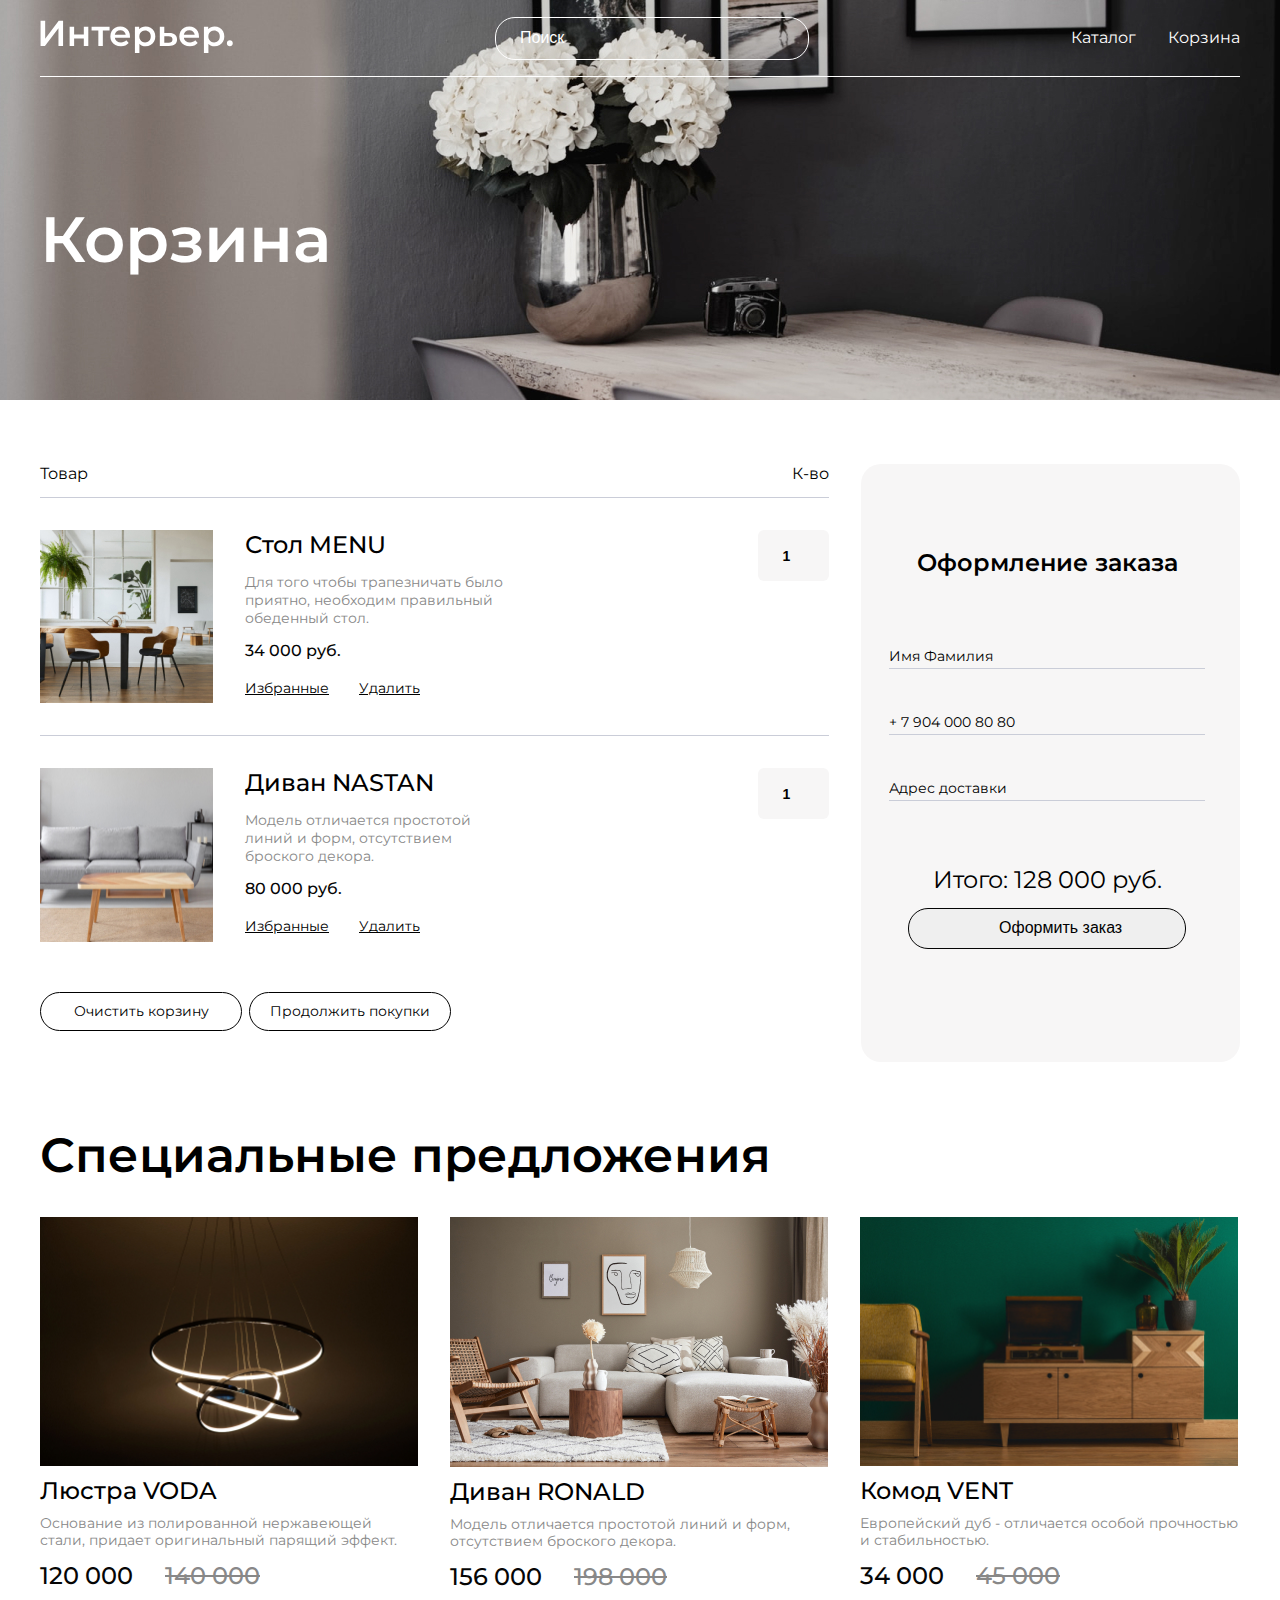
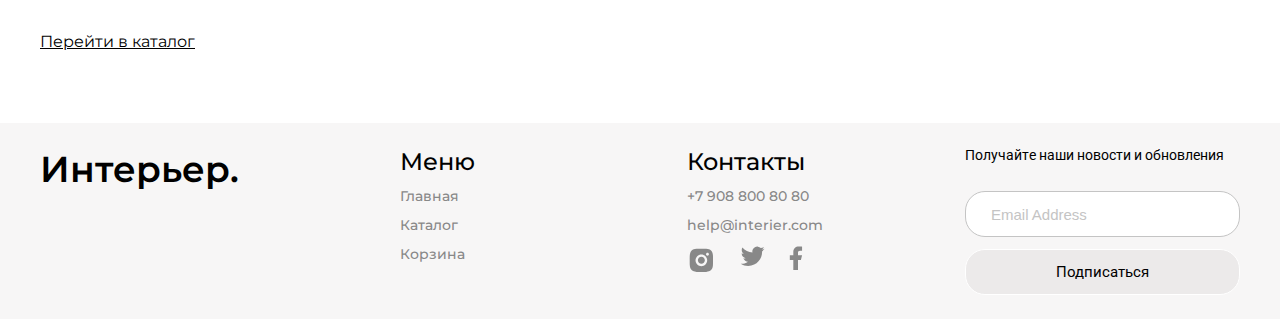
==== cart.html @ f070f4eb "ДЗ от 2023-07-09-v2" ====
<!DOCTYPE html>
<html lang="en">

<head>
    <meta charset="UTF-8">
    <meta name="viewport" content="width=device-width, initial-scale=1.0">
    <link rel="stylesheet" href="style.css">
    <title>Document</title>
    <link rel="preconnect" href="https://fonts.googleapis.com">
    <link rel="preconnect" href="https://fonts.gstatic.com" crossorigin>
    <link rel="preconnect" href="https://fonts.googleapis.com">
    <link rel="preconnect" href="https://fonts.gstatic.com" crossorigin>

    <link rel="preconnect" href="https://fonts.googleapis.com">
    <link rel="preconnect" href="https://fonts.gstatic.com" crossorigin>
    <link rel="preconnect" href="https://fonts.googleapis.com">
    <link rel="preconnect" href="https://fonts.gstatic.com" crossorigin>
    <link
        href="https://fonts.googleapis.com/css2?family=Montserrat:wght@300;400;500;600;700&family=Roboto:wght@300&display=swap"
        rel="stylesheet">
</head>

<body>
    <div class="top_cart center">
        <header class="header">
            <a href="index.html"><img src="img/logo.svg" alt="logo"></a>
            <input class="top_input" type="text" placeholder="Поиск">
            <nav class="top_nav_link">
                <a class="nav_link" href="catalog.html">Каталог</a>
                <a class="nav_link" href="#">Корзина</a>
            </nav>
        </header>
        <h1 class="top_title_cart">Корзина</h1>
    </div>

    <div class="cart center">
        <div class="cart_content">
            <div class="cart_name_box">
                <p>Товар</p>
                <p>К-во</p>
            </div>
            <div class="cart_item">
                <div class="cart_left">
                    <img src="img/cart_table.jpg" alt="">
                    <div class="cart_info">
                        <p class="cart_info_title">Стол MENU</p>
                        <p class="cart_info_text">Для того чтобы трапезничать было приятно, необходим правильный
                            обеденный стол.</p>
                        <p class="cart_info_price">34 000 руб.</p>
                        <div class="cart_links_box">
                            <a class="cart_links_style" href="#">Избранные</a>
                            <a class="cart_links_style" href="#">Удалить</a>
                        </div>
                    </div>
                </div>
                <input class="cart_input_count" type="number" value="1" min="1">
            </div>
            <div class="cart_item">
                <div class="cart_left">
                    <img src="img/cart_sofa.jpg" alt="">
                    <div class="cart_info">
                        <p class="cart_info_title">Диван NASTAN</p>
                        <p class="cart_info_text">Модель отличается простотой линий и форм, отсутствием броского декора.
                        </p>
                        <p class="cart_info_price">80 000 руб.</p>
                        <div class="cart_links_box">
                            <a class="cart_links_style" href="#">Избранные</a>
                            <a class="cart_links_style" href="#">Удалить</a>
                        </div>
                    </div>
                </div>
                <input class="cart_input_count" type="number" value="1" min="1">
            </div>
            <div class="cart_item_buttons">
                <a href="#" class="cart_button_link">Очистить корзину</a>
                <a href="#" class="cart_button_link">Продолжить покупки</a>
            </div>
        </div>
        <div class="cart_form">
            <h3 class="cart_form_title">Оформление заказа</h3>
            <form class="cart_input_form" action="#">
                <input class="cart_input_box" name="" id="" placeholder="Имя Фамилия">
                <input class="cart_input_box" type="tel" name="" id="" placeholder="+ 7 904 000 80 80">
                <input class="cart_input_box" type="text" name="" id="" placeholder="Адрес доставки">
            </form>
            <div class="cart_form_button">
                <p>Итого: 128 000 руб.</p>
                <input type="submit" value="Оформить заказ">
            </div>
        </div>
    </div>



    <section class="product_box_special center">
        <h2 class="special_offer">Специальные предложения</h2>
        <div class="product_content">
            <div class="products">
                <img src="img/product_voda.jpg" alt="product_voda">
                <h3 class="product_name">Люстра VODA</h3>
                <p class="description">Основание из полированной нержавеющей стали, придает оригинальный парящий
                    эффект.
                </p>
                <div class="price_box">
                    <p class="price">120 000</p>
                    <p class="price_old">140 000</p>
                </div>
            </div>
            <div class="products">
                <img src="img/product_ronald.jpg" alt="product_ronald">
                <h3 class="product_name">Диван RONALD</h3>
                <p class="description">Модель отличается простотой линий и форм, отсутствием броского декора.</p>
                <div class="price_box">
                    <p class="price">156 000</p>
                    <p class="price_old">198 000</p>
                </div>
            </div>
            <div class="products">
                <img src="img/product_vent.jpg" alt="product_vent">
                <h3 class="product_name">Комод VENT</h3>
                <p class="description">Европейский дуб - отличается особой прочностью и стабильностью.</p>
                <div class="price_box">
                    <p class="price">34 000</p>
                    <p class="price_old">45 000</p>
                </div>
            </div>
        </div>
    </section>
    <section class="link_catalog center">
        <a href="#">Перейти в каталог</a>
    </section>
    <footer class="footer">

        <div class="center footer_box">

            <div class="footer_logo">
                <a href="index.html">Интерьер.</a>
            </div>
            <div class="footer_content">
                <div class="footer_info">
                    <div class="footer_nav">
                        <h4 class="footer-header">Меню</h4>
                        <a href="index.html" class="footer-link">Главная</a>
                        <a href="catalog.html" class="footer-link">Каталог</a>
                        <a href="#" class="footer-link">Корзина</a>
                    </div>
                    <div class="footer_item">
                        <h4 class="footer-header">Контакты</h4>
                        <a href="#" class="footer-link">+7 908 800 80 80</a>
                        <a href="#" class="footer-link">help@interier.com</a>
                        <div class="footer_social">
                            <a href="#"><img src="img/inst.svg" alt="inst"></a>
                            <a href="#"><img src="img/twitter.svg" alt="twitter"></a>
                            <a href="#"><img src="img/facebook.svg" alt="facebook"></a>
                        </div>
                    </div>
                </div>

                <form class="footer_form" action="#">
                    <p class="footer-invitation">Получайтe наши новости и обновления</p>
                    <input type="email" class="input-email" placeholder="Email Address">
                    <button class="button-subscribe">Подписаться</button>
                </form>

            </div>
        </div>


    </footer>
</body>

</html>
---- style.css ----
* {
  margin: 0;
  padding: 0;
}

body {
  font-family: "Montserrat", sans-serif;
}

a {
  text-decoration-line: none;
}

.top {
  height: 735px;
  background-image: url(img/header_background.jpg);
  background-repeat: no-repeat;
  background-position: center;
  background-size: cover;
}

.top_catalog {
  height: 400px;
  background-image: url(img/header_backrgound_catalog.jpg);
  background-repeat: no-repeat;
  background-position: center;
  background-size: cover;
}

.select_option {
  border-radius: 20px;
  color: #000;
  font-size: 16px;
  font-family: Montserrat;
  font-style: normal;
  font-weight: 400;
  line-height: normal;
  width: 288px;
  height: 41px;
  padding-left: 14px;
  /* border: 1px solid #C4C4C4; */
  border: 0;
  outline: 1px solid #C4C4C4;
  border-right: 14px solid transparent;
}

.center {
  padding-left: calc(50% - 600px);
  padding-right: calc(50% - 600px);
}

.header {
  height: 76px;
  display: flex;
  justify-content: space-between;
  align-items: center;
  flex-direction: row;
  flex-wrap: wrap;
  border-bottom: 0.5px solid #FFF;
  align-content: center;
}

.nav_link {
  font-size: 16px;
  line-height: 20px;
  color: #FFF;
}

.top_input {
  width: 288px;
  height: 41px;
  border-radius: 20px;
  border: 1px solid #FFF;
  background-color: transparent;
  padding-left: 24px;
}

.top_input::-moz-placeholder {
  color: #FFF;
  font-size: 16px;
}

.top_input::placeholder {
  color: #FFF;
  font-size: 16px;
}

.top_title {
  width: 792px;
  font-weight: 600;
  font-size: 64px;
  line-height: 70px;
  margin-top: 64px;
  margin-bottom: 16px;
  color: #FFF;
}

.top_title_catalog {
  color: #FFF;
  font-size: 64px;
  font-style: normal;
  font-weight: 600;
  line-height: 78px;
  margin-top: 64px;
}

.top_moto {
  font-size: 24px;
  line-height: 32px;
  margin-bottom: 16px;
  color: #FFF;
}

.top_link_catalog {
  font-size: 16px;
  line-height: 24px;
  color: #FFF;
  text-decoration-line: underline;
}

.top_nav_link {
  display: flex;
  gap: 32px;
}

.nav_link:hover {
  text-decoration: underline;
}

.special_offer {
  font-weight: 600;
  font-size: 48px;
  line-height: 59px;
  color: #000000;
  padding-top: 64px;
  margin-bottom: 32px;
}

.for_box {
  padding-top: 64px;
}

.for_hearding {
  color: #000;
  font-size: 48px;
  font-style: normal;
  font-weight: 600;
  line-height: normal;
}

.for {
  display: grid;
  grid-template-columns: repeat(12, 2fr);
  gap: 32px;
  padding-top: 32px;
}

.for_item {
  display: flex;
  justify-content: center;
  align-items: center;
  height: 415px;
  grid-column: span 4;
  color: #FFF;
  text-align: center;
  font-size: 34px;
  font-style: normal;
  font-weight: 600;
  line-height: normal;
}

.for_item_big {
  grid-column: span 6;
}

.for_item_1 {
  background-image: url(img/for_rest.jpg);
}

.for_item_2 {
  background-image: url(img/for_job.jpg);
}

.for_item_3 {
  background-image: url(img/for_kitchen.jpg);
}

.for_item_4 {
  background-image: url(img/for_child.jpg);
}

.for_item_5 {
  background-image: url(img/for_bath.jpg);
}

.product_content {
  display: flex;
  -moz-column-gap: 32px;
       column-gap: 32px;
  row-gap: 56px;
  flex-wrap: wrap;
  margin-top: 32px;
}

.products {
  width: 378px;
  display: flex;
  flex-direction: column;
}

.product_name {
  font-weight: 500;
  font-size: 24px;
  line-height: 29px;
  color: #000000;
  margin-bottom: 10px;
  margin-top: 10px;
}

.description {
  font-size: 14px;
  line-height: 17px;
  color: #888888;
  margin-bottom: 12px;
}

.price_box {
  display: flex;
  gap: 32px;
}

.price {
  font-weight: 500;
  font-size: 24px;
  line-height: 29px;
  color: #050505;
}

.price_old {
  font-weight: 500;
  font-size: 24px;
  line-height: 29px;
  text-decoration-line: line-through;
  color: #888888;
}

.catalog_products {
  color: #000;
  text-align: left;
  font-size: 48px;
  font-family: Montserrat;
  font-weight: 600;
  margin-top: 64px;
  margin-bottom: 32px;
}

.catalog_box {
  display: flex;
  justify-content: space-between;
  padding-top: 64px;
  margin-bottom: 41px;
}

.link_catalog {
  margin-bottom: 69px;
  margin-top: 39px;
}

.link_catalog_header {
  display: flex;
  list-style-type: none;
}

.link_catalog_slash:not(:last-child)::after {
  content: "/";
  padding-left: 10px;
  padding-right: 10px;
}

.link_catalog_style {
  color: #000;
  font-size: 16px;
  font-family: Montserrat;
  font-style: normal;
  font-weight: 400;
  line-height: 32px;
}

.link_catalog a {
  color: #000;
  font-size: 16px;
  font-family: Montserrat;
  line-height: 24px;
  text-decoration-line: underline;
}

.show_more {
  margin-bottom: 69px;
  margin-top: 39px;
}

.show_more a {
  color: #000;
  font-size: 16px;
  font-style: normal;
  font-weight: 400;
  line-height: 24px;
  text-decoration-line: underline;
}

.footer {
  background: #F7F6F6;
  background-size: cover;
}

.footer_box {
  display: flex;
  justify-content: space-between;
  padding-top: 24px;
  padding-bottom: 24px;
}

.footer_logo a {
  color: #000;
  font-size: 36px;
  font-style: normal;
  font-weight: 600;
  line-height: normal;
}

.footer_content {
  display: flex;
  gap: 142px;
}

.footer_info {
  display: flex;
  width: 423px;
  justify-content: space-between;
  gap: 74px;
}

.footer_nav {
  display: flex;
  flex-direction: column;
  gap: 12px;
  width: 136px;
}

.footer-header {
  font-weight: 500;
  font-size: 24px;
  line-height: 29px;
  color: #000000;
}

.footer_item {
  display: flex;
  flex-direction: column;
  flex-wrap: nowrap;
  gap: 12px;
}

.footer_social {
  display: flex;
  flex-wrap: wrap;
  justify-content: flex-start;
  gap: 24px;
}

.footer-link {
  font-weight: 500;
  font-size: 14px;
  line-height: 17px;
  color: #888888;
  text-decoration: none;
}

.footer-link:hover {
  text-decoration: underline;
}

.footer_form {
  display: flex;
  flex-direction: column;
  align-items: stretch;
  gap: 12px;
}

.footer-invitation {
  margin-bottom: 16px;
  color: #000;
  font-size: 14px;
  font-family: "Roboto", sans-serif;
  font-style: normal;
  font-weight: 400;
  line-height: normal;
}

.input-email {
  width: 275px;
  height: 46px;
  background: #FFFFFF;
  border: 1px solid #C4C4C4;
  box-sizing: border-box;
  border-radius: 20px;
  font-style: normal;
  font-weight: normal;
  font-size: 15px;
  line-height: 18px;
  color: #C4C4C4;
  padding-left: 25px;
}

.input-email::-moz-placeholder {
  color: #C4C4C4;
  font-size: 15px;
}

.input-email::placeholder {
  color: #C4C4C4;
  font-size: 15px;
}

.button-subscribe {
  background: rgba(222, 215, 215, 0.41);
  border: 1px solid #FFFFFF;
  box-sizing: border-box;
  border-radius: 20px;
  width: 275px;
  height: 46px;
  font-size: 15px;
  line-height: 18px;
  color: #000000;
  font-family: "Roboto", sans-serif;
}

.top_cart {
  height: 400px;
  background-image: url(img/cart_background.jpg);
  background-repeat: no-repeat;
  background-size: cover;
  background-position: center;
}

.top_title_cart {
  color: #FFF;
  font-size: 64px;
  font-weight: 600;
  line-height: 70px;
  margin-top: 127px;
}

.cart {
  display: grid;
  grid-template-columns: repeat(12, 1fr);
  gap: 32px;
  margin-top: 64px;
}
.cart_content {
  grid-column: span 8;
}
.cart_name_box {
  display: flex;
  justify-content: space-between;
  padding-bottom: 14px;
}
.cart_item {
  border-top: 0.5px solid #CACDD8;
  padding-top: 32px;
  padding-bottom: 32px;
  display: flex;
  justify-content: space-between;
  align-items: flex-start;
}
.cart_left {
  display: flex;
  gap: 32px;
}
.cart_info {
  width: 276px;
  display: flex;
  flex-direction: column;
  gap: 14px;
}
.cart_info_title {
  color: #000;
  font-size: 24px;
  font-weight: 500;
  line-height: normal;
}
.cart_info_text {
  color: #888;
  font-size: 14px;
  font-weight: 400;
  line-height: normal;
}
.cart_info_price {
  color: #050505;
  font-size: 16px;
  font-weight: 500;
  line-height: normal;
}
.cart_input_count {
  border-radius: 6px;
  outline: none;
  border: none;
  padding-right: 16px;
  padding-left: 16px;
  box-sizing: border-box;
  background: #F7F6F6;
  width: 71px;
  height: 51px;
  color: var(--color-7, #000);
  text-align: center;
  font-size: 14px;
  font-style: normal;
  font-weight: 600;
  line-height: 210%;
}
.cart_item_buttons {
  display: flex;
  gap: 7px;
  padding-top: 18px;
}
.cart_button_link {
  width: 200px;
  height: 37px;
  display: block;
  border-radius: 50px;
  border: 1px solid #000;
  color: #000;
  font-size: 14px;
  font-weight: 400;
  line-height: normal;
  display: flex;
  align-items: center;
  justify-content: center;
}
.cart_button_link:hover {
  background: #000;
  color: #FFF;
}
.cart_form {
  border-radius: 20px;
  background: #F7F6F6;
  height: 556px;
  grid-column: span 4;
}
.cart_links_box {
  display: flex;
  justify-content: flex-start;
  gap: 30px;
}
.cart_links_style {
  color: #000;
  text-align: center;
  font-size: 14px;
  font-weight: 400;
  line-height: 210%;
  text-decoration-line: underline;
}
.cart_form_title {
  padding-top: 42px;
  padding-bottom: 35px;
  color: #000;
  text-align: center;
  font-size: 24px;
  font-style: normal;
  font-weight: 600;
  line-height: normal;
}
.cart_input_form {
  display: flex;
  gap: 44px;
  margin-top: 35px;
  flex-direction: column;
}
.cart_input_box {
  border: none;
  outline: none;
  border-bottom: 1px solid #CACDD8;
  background: transparent;
  padding-bottom: 3px;
  color: #000;
  font-family: "Montserrat", sans-serif;
  font-size: 14px;
  font-weight: 400;
  line-height: normal;
}
.cart_input_box::-moz-placeholder {
  color: #000000;
}
.cart_input_box::placeholder {
  color: #000000;
}
.cart_form {
  padding-top: 42px;
  padding-left: 28px;
  padding-right: 35px;
}
.cart_form_button {
  display: flex;
  flex-direction: column;
  align-items: center;
  gap: 14px;
  margin-top: 64px;
}
.cart_form_button p {
  color: #000;
  text-align: center;
  font-size: 24px;
  font-weight: 400;
  line-height: normal;
}
.cart_form_button input {
  border-radius: 20px;
  border: 1px solid #040404;
  padding: 10px 63px 11px 90px;
  color: #000;
  text-align: center;
  font-size: 16px;
  font-weight: 400;
  line-height: normal;
}
.cart_form_button input:hover {
  background: #000;
  color: #FFF;
}/*# sourceMappingURL=style.css.map */
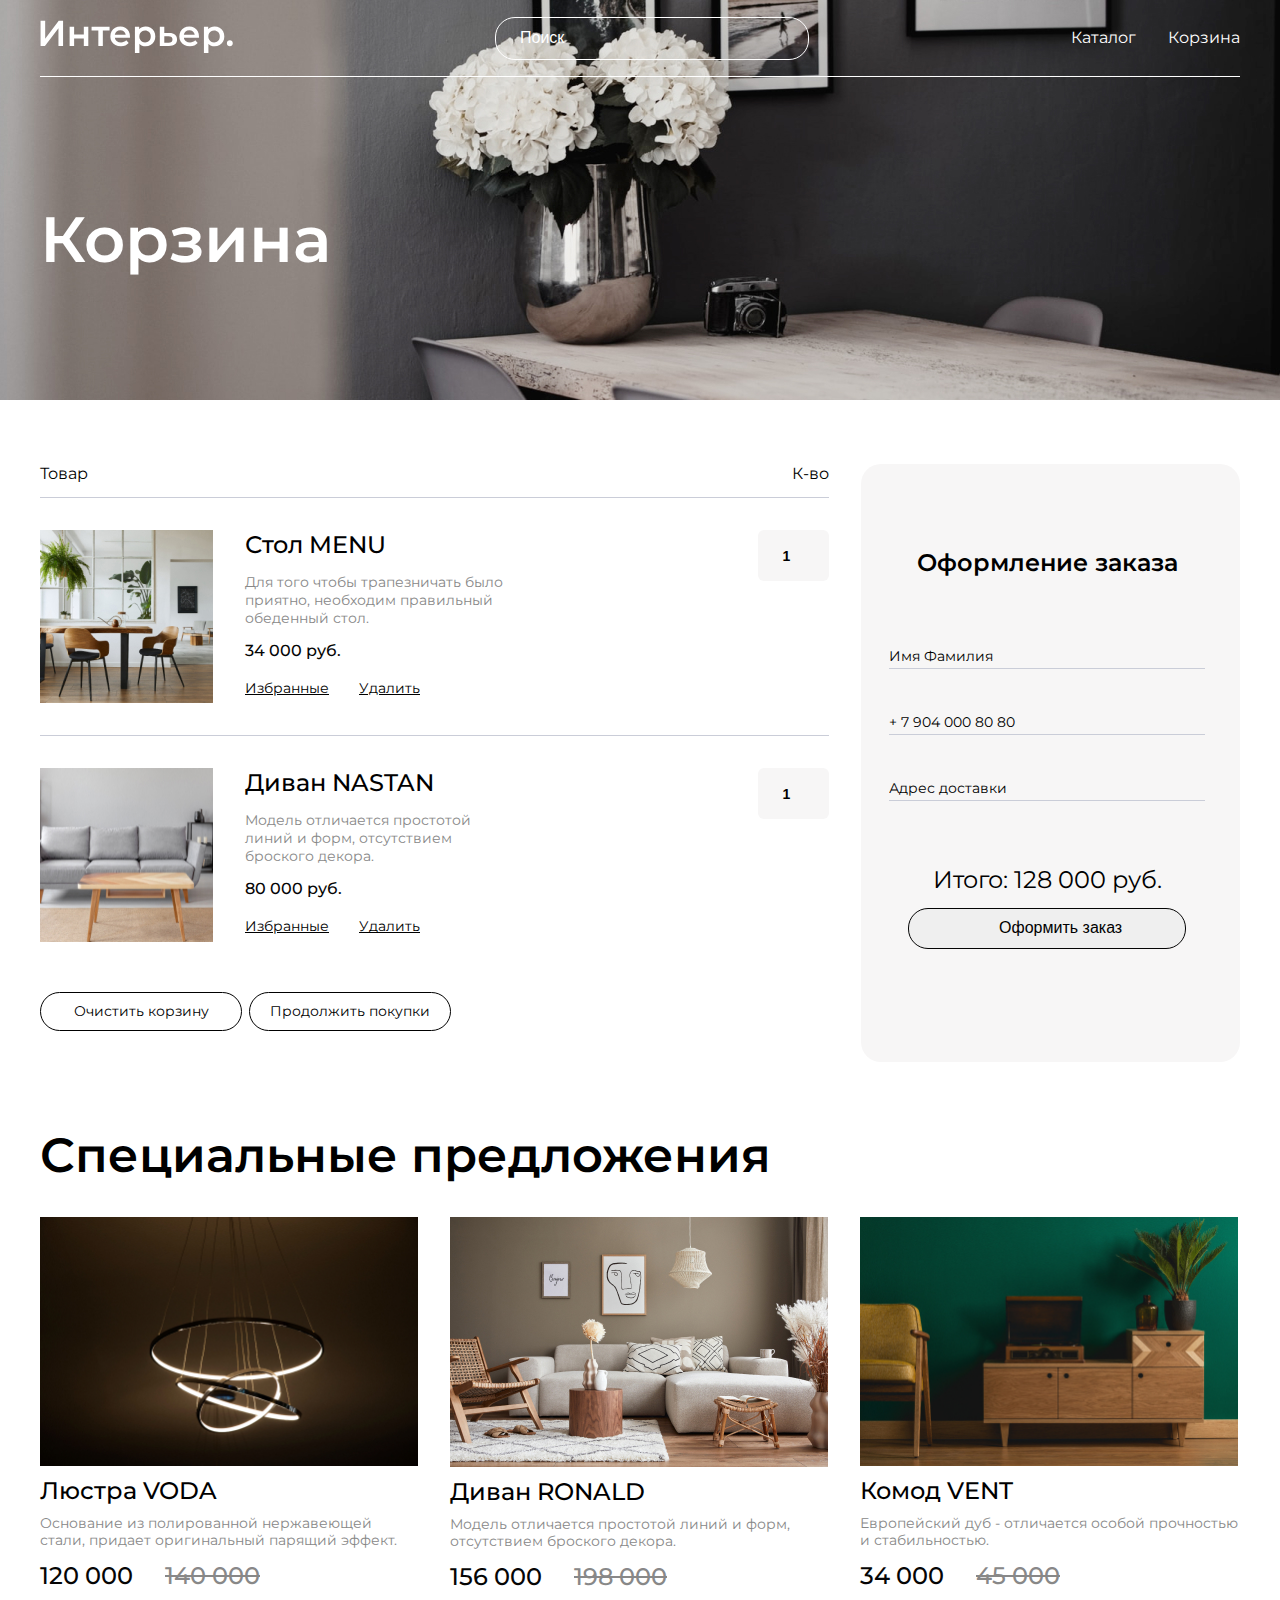
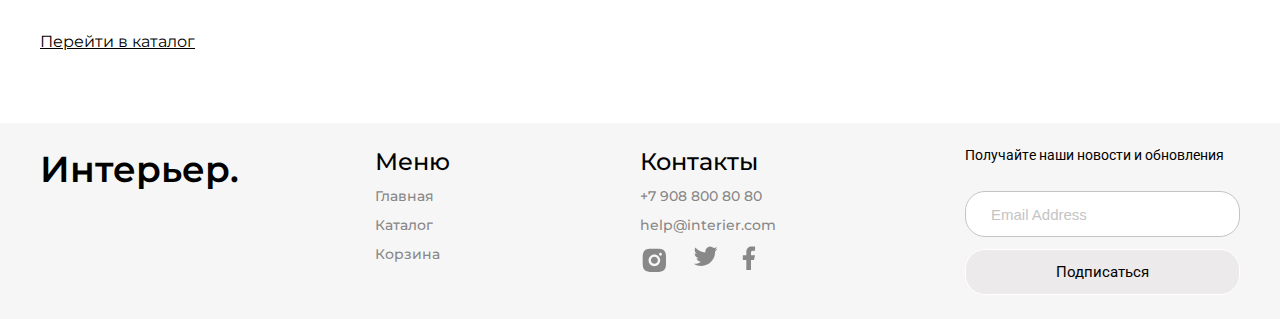
==== commit 54b703ac: "домашка от 12 июля" ====
--- a/cart.html
+++ b/cart.html
@@ -129,9 +129,9 @@
     <section class="link_catalog center">
         <a href="#">Перейти в каталог</a>
     </section>
-    <footer class="footer">
+    <footer class="center footer">
 
-        <div class="center footer_box">
+        <div class="footer_box">
 
             <div class="footer_logo">
                 <a href="index.html">Интерьер.</a>
--- a/style.css
+++ b/style.css
@@ -86,7 +86,7 @@
 }
 
 .top_title {
-  width: 792px;
+  max-width: 792px;
   font-weight: 600;
   font-size: 64px;
   line-height: 70px;
@@ -318,6 +318,7 @@
   justify-content: space-between;
   padding-top: 24px;
   padding-bottom: 24px;
+  flex-wrap: wrap;
 }
 
 .footer_logo a {
@@ -330,14 +331,14 @@
 
 .footer_content {
   display: flex;
-  gap: 142px;
+  gap: 189px;
+  flex-wrap: wrap;
 }
 
 .footer_info {
   display: flex;
-  width: 423px;
   justify-content: space-between;
-  gap: 74px;
+  gap: 129px;
 }
 
 .footer_nav {
@@ -626,4 +627,41 @@
 .cart_form_button input:hover {
   background: #000;
   color: #FFF;
+}
+
+@media (max-width: 1024px) {
+  .center {
+    padding-left: calc(50% - 393px);
+    padding-right: calc(50% - 393px);
+  }
+  .for_item {
+    height: 268px;
+  }
+  .product_content {
+    -moz-column-gap: 29px;
+         column-gap: 29px;
+    row-gap: 39px;
+  }
+  .footer_logo {
+    display: none;
+  }
+  .footer_content {
+    gap: 132px;
+  }
+  .footer_info {
+    gap: 110px;
+  }
+  .cart {
+    grid-template-columns: repeat(8, 1fr);
+    row-gap: 64px;
+  }
+}
+@media (min-width: 768px) and (max-width: 833px) {
+  .center {
+    padding-left: 24px;
+    padding-right: 24px;
+  }
+  .products {
+    width: 345px;
+  }
 }/*# sourceMappingURL=style.css.map */